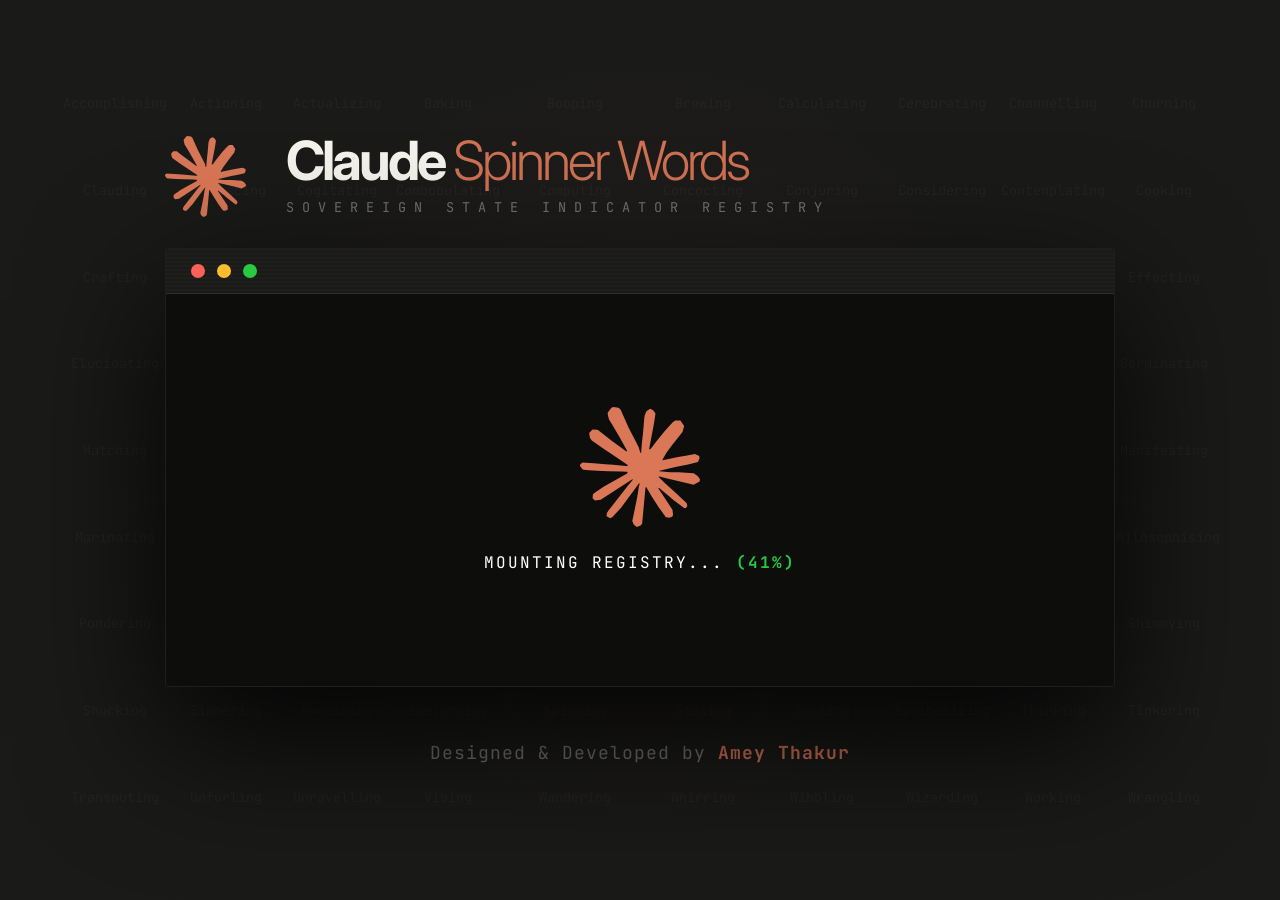
==== Source Code/index.html @ 157d76b6 "Claude Spinner Words" ====
<!DOCTYPE html>
<html lang="en">
<!--
    Filename: index.html
    Author: Amey Thakur
    GitHub: https://github.com/Amey-Thakur
    Repository: https://github.com/Amey-Thakur/CLAUDE-SPINNER-WORDS
    Release Date: 2026-03-26
    License: MIT

    Tech Stack: Granular CSS3, Vanilla JS (Modular Orchestration)

    Description: 
    Main page structure and asset orchestration for the Claude Thinking Simulator.
-->
<head>
    <meta charset="UTF-8">
    <meta name="viewport" content="width=device-width, initial-scale=1.0">
    <title>Claude Thinking Simulator | Amey Thakur</title>
    <link rel="icon" type="image/svg+xml" href="assets/favicon.svg">
    
    <!-- Asset loading: CSS stylesheets -->
    <link rel="stylesheet" href="css/base.css">
    <link rel="stylesheet" href="css/layout.css">
    <link rel="stylesheet" href="css/terminal.css">
    <link rel="stylesheet" href="css/simulation.css">
    <link rel="stylesheet" href="css/loader.css">

    <link rel="preconnect" href="https://fonts.googleapis.com">
    <link rel="preconnect" href="https://fonts.gstatic.com" crossorigin>
    <link href="https://fonts.googleapis.com/css2?family=JetBrains+Mono:wght@400;700&family=Inter:wght@400;700&display=swap" rel="stylesheet">
</head>
<body>
    <div class="glow-overlay"></div>

    <div class="background-grid">
        <span>Accomplishing</span><span>Actioning</span><span>Actualizing</span><span>Baking</span><span>Booping</span><span>Brewing</span><span>Calculating</span><span>Cerebrating</span><span>Channelling</span><span>Churning</span>
        <span>Clauding</span><span>Coalescing</span><span>Cogitating</span><span>Combobulating</span><span>Computing</span><span>Concocting</span><span>Conjuring</span><span>Considering</span><span>Contemplating</span><span>Cooking</span>
        <span>Crafting</span><span>Creating</span><span>Crunching</span><span>Deciphering</span><span>Deliberating</span><span>Determining</span><span>Discombobulating</span><span>Divining</span><span>Doing</span><span>Effecting</span>
        <span>Elucidating</span><span>Enchanting</span><span>Envisioning</span><span>Finagling</span><span>Flibbertigibbeting</span><span>Forging</span><span>Forming</span><span>Frolicking</span><span>Generating</span><span>Germinating</span>
        <span>Hatching</span><span>Herding</span><span>Honking</span><span>Hustling</span><span>Ideating</span><span>Imagining</span><span>Incubating</span><span>Inferring</span><span>Jiving</span><span>Manifesting</span>
        <span>Marinating</span><span>Meandering</span><span>Moseying</span><span>Mulling</span><span>Mustering</span><span>Musing</span><span>Noodling</span><span>Percolating</span><span>Perusing</span><span>Philosophising</span>
        <span>Pondering</span><span>Pontificating</span><span>Processing</span><span>Puttering</span><span>Puzzling</span><span>Reticulating</span><span>Ruminating</span><span>Scheming</span><span>Schlepping</span><span>Shimmying</span>
        <span>Shucking</span><span>Simmering</span><span>Smooshing</span><span>Spelunking</span><span>Spinning</span><span>Stewing</span><span>Sussing</span><span>Synthesizing</span><span>Thinking</span><span>Tinkering</span>
        <span>Transmuting</span><span>Unfurling</span><span>Unravelling</span><span>Vibing</span><span>Wandering</span><span>Whirring</span><span>Wibbling</span><span>Wizarding</span><span>Working</span><span>Wrangling</span>
    </div>

    <div class="main-wrapper">
        <header class="header-branding">
            <div class="branding-logo">
                <svg viewBox="0 0 24 24" xmlns="http://www.w3.org/2000/svg">
                    <path d="M4.709 15.955l4.72-2.647.08-.23-.08-.128H9.2l-.79-.048-2.698-.073-2.339-.097-2.266-.122-.571-.121L0 11.784l.055-.352.48-.321.686.06 1.52.103 2.278.158 1.652.097 2.449.255h.389l.055-.157-.134-.098-.103-.097-2.358-1.596-2.552-1.688-1.336-.972-.724-.491-.364-.462-.158-1.008.656-.722.881.06.225.061.893.686 1.908 1.476 2.491 1.833.365.304.145-.103.019-.073-.164-.274-1.355-2.446-1.446-2.49-.644-1.032-.17-.619a2.97 2.97 0 01-.104-.729L6.283.134 6.696 0l.996.134.42.364.62 1.414 1.002 2.229 1.555 3.03.456.898.243.832.091.255h.158V9.01l.128-1.706.237-2.095.23-2.695.08-.76.376-.91.747-.492.584.28.48.685-.067.444-.286 1.851-.559 2.903-.364 1.942h.212l.243-.242.985-1.306 1.652-2.064.73-.82.85-.904.547-.431h1.033l.76 1.129-.34 1.166-1.064 1.347-.881 1.142-1.264 1.7-.79 1.36.073.11.188-.02 2.856-.606 1.543-.28 1.841-.315.833.388.091.395-.328.807-1.969.486-2.309.462-3.439.813-.042.03.049.061 1.549.146.662.036h1.622l3.02.225.79.522.474.638-.079.485-1.215.62-1.64-.389-3.829-.91-1.312-.329h-.182v.11l1.093 1.068 2.006 1.81 2.509 2.33.127.578-.322.455-.34-.049-2.205-1.657-.851-.747-1.926-1.62h-.128v.17l.444.649 2.345 3.521.122 1.08-.17.353-.608.213-.668-.122-1.374-1.925-1.415-2.167-1.143-1.943-.14.08-.674 7.254-.316.37-.729.28-.607-.461-.322-.747.322-1.476.389-1.924.315-1.53.286-1.9.17-.632-.012-.042-.14.018-1.434 1.967-2.18 2.945-1.726 1.845-.414.164-.717-.37.067-.662.401-.589 2.388-3.036 1.44-1.882.93-1.086-.006-.158h-.055L4.132 18.56l-1.13.146-.487-.456.061-.746.231-.243 1.908-1.312-.006.006z" fill="#D97757" />
                </svg>
            </div>
            <div class="title-group">
                <h1 class="repo-title">Claude <span>Spinner Words</span></h1>
                <p class="tagline">Sovereign State Indicator Registry</p>
            </div>
        </header>

        <article class="terminal-window">
            <div class="terminal-header">
                <div class="dot red"></div><div class="dot yellow"></div><div class="dot green"></div>
            </div>
            
            <div class="terminal-body">
                <!-- Component: Terminal initialization loader -->
                <div id="terminal-boot-loader" class="terminal-loader">
                    <svg class="loader-logo" viewBox="0 0 24 24" xmlns="http://www.w3.org/2000/svg">
                        <path d="M4.709 15.955l4.72-2.647.08-.23-.08-.128H9.2l-.79-.048-2.698-.073-2.339-.097-2.266-.122-.571-.121L0 11.784l.055-.352.48-.321.686.06 1.52.103 2.278.158 1.652.097 2.449.255h.389l.055-.157-.134-.098-.103-.097-2.358-1.596-2.552-1.688-1.336-.972-.724-.491-.364-.462-.158-1.008.656-.722.881.06.225.061.893.686 1.908 1.476 2.491 1.833.365.304.145-.103.019-.073-.164-.274-1.355-2.446-1.446-2.49-.644-1.032-.17-.619a2.97 2.97 0 01-.104-.729L6.283.134 6.696 0l.996.134.42.364.62 1.414 1.002 2.229 1.555 3.03.456.898.243.832.091.255h.158V9.01l.128-1.706.237-2.095.23-2.695.08-.76.376-.91.747-.492.584.28.48.685-.067.444-.286 1.851-.559 2.903-.364 1.942h.212l.243-.242.985-1.306 1.652-2.064.73-.82.85-.904.547-.431h1.033l.76 1.129-.34 1.166-1.064 1.347-.881 1.142-1.264 1.7-.79 1.36.073.11.188-.02 2.856-.606 1.543-.28 1.841-.315.833.388.091.395-.328.807-1.969.486-2.309.462-3.439.813-.042.03.049.061 1.549.146.662.036h1.622l3.02.225.79.522.474.638-.079.485-1.215.62-1.64-.389-3.829-.91-1.312-.329h-.182v.11l1.093 1.068 2.006 1.81 2.509 2.33.127.578-.322.455-.34-.049-2.205-1.657-.851-.747-1.926-1.62h-.128v.17l.444.649 2.345 3.521.122 1.08-.17.353-.608.213-.668-.122-1.374-1.925-1.415-2.167-1.143-1.943-.14.08-.674 7.254-.316.37-.729.28-.607-.461-.322-.747.322-1.476.389-1.924.315-1.53.286-1.9.17-.632-.012-.042-.14.018-1.434 1.967-2.18 2.945-1.726 1.845-.414.164-.717-.37.067-.662.401-.589 2.388-3.036 1.44-1.882.93-1.086-.006-.158h-.055L4.132 18.56l-1.13.146-.487-.456.061-.746.231-.243 1.908-1.312-.006.006z" fill="#D97757" />
                    </svg>
                    <div id="boot-status" class="loader-status">BOOTING... (0%)</div>
                </div>

                <!-- Component: ASCII branding header -->
                <pre class="ascii-logo">
 ██████╗██╗      █████╗ ██╗   ██╗██████╗ ███████╗
██╔════╝██║     ██╔══██╗██║   ██║██╔══██╗██╔════╝
██║     ██║     ███████║██║   ██║██║  ██║█████╗  
██║     ██║     ██╔══██║██║   ██║██║  ██║██╔══╝  
╚██████╗███████╗██║  ██║╚██████╔╝██████╔╝███████╗
 ╚═════╝╚══════╝╚═╝  ╚═╝ ╚═════╝ ╚═════╝ ╚══════╝</pre>

                <div class="cli-prompt">
                    <span class="prompt">></span> <span class="command">claude</span> "Initiate the Flibbertigibbet Booping sequence."
                </div>

                <div class="simulation-container">
                    <svg class="claude-spinner-root" viewBox="0 0 24 24" xmlns="http://www.w3.org/2000/svg">
                        <path d="M4.709 15.955l4.72-2.647.08-.23-.08-.128H9.2l-.79-.048-2.698-.073-2.339-.097-2.266-.122-.571-.121L0 11.784l.055-.352.48-.321.686.06 1.52.103 2.278.158 1.652.097 2.449.255h.389l.055-.157-.134-.098-.103-.097-2.358-1.596-2.552-1.688-1.336-.972-.724-.491-.364-.462-.158-1.008.656-.722.881.06.225.061.893.686 1.908 1.476 2.491 1.833.365.304.145-.103.019-.073-.164-.274-1.355-2.446-1.446-2.49-.644-1.032-.17-.619a2.97 2.97 0 01-.104-.729L6.283.134 6.696 0l.996.134.42.364.62 1.414 1.002 2.229 1.555 3.03.456.898.243.832.091.255h.158V9.01l.128-1.706.237-2.095.23-2.695.08-.76.376-.91.747-.492.584.28.48.685-.067.444-.286 1.851-.559 2.903-.364 1.942h.212l.243-.242.985-1.306 1.652-2.064.73-.82.85-.904.547-.431h1.033l.76 1.129-.34 1.166-1.064 1.347-.881 1.142-1.264 1.7-.79 1.36.073.11.188-.02 2.856-.606 1.543-.28 1.841-.315.833.388.091.395-.328.807-1.969.486-2.309.462-3.439.813-.042.03.049.061 1.549.146.662.036h1.622l3.02.225.79.522.474.638-.079.485-1.215.62-1.64-.389-3.829-.91-1.312-.329h-.182v.11l1.093 1.068 2.006 1.81 2.509 2.33.127.578-.322.455-.34-.049-2.205-1.657-.851-.747-1.926-1.62h-.128v.17l.444.649 2.345 3.521.122 1.08-.17.353-.608.213-.668-.122-1.374-1.925-1.415-2.167-1.143-1.943-.14.08-.674 7.254-.316.37-.729.28-.607-.461-.322-.747.322-1.476.389-1.924.315-1.53.286-1.9.17-.632-.012-.042-.14.018-1.434 1.967-2.18 2.945-1.726 1.845-.414.164-.717-.37.067-.662.401-.589 2.388-3.036 1.44-1.882.93-1.086-.006-.158h-.055L4.132 18.56l-1.13.146-.487-.456.061-.746.231-.243 1.908-1.312-.006.006z" />
                    </svg>
                    
                    <div id="feedback-group" class="feedback-line">
                        <span id="verb-text" class="verb-text" style="color: #FFF;">Booping</span>
                        <span id="dots" class="dots">...</span>
                        <div class="cursor"></div>
                    </div>
                </div>
            </div>
        </article>

        <footer>
            <p>Designed & Developed by <a href="https://github.com/Amey-Thakur">Amey Thakur</a></p>
        </footer>
    </div>

    <!-- Asset loading: JavaScript modules -->
    <script src="js/verbs.js"></script>
    <script src="js/engine.js"></script>
    <script src="js/loader.js"></script>
    <script src="js/signature.js"></script>
    <script src="js/app.js"></script>
</body>
</html>
---- Source Code/css/base.css ----
/**
 * Filename: base.css
 * Author: Amey Thakur
 * GitHub: https://github.com/Amey-Thakur
 * Repository: https://github.com/Amey-Thakur/CLAUDE-SPINNER-WORDS
 * Release Date: 2026-03-26
 * License: MIT
 *
 * Tech Stack: Vanilla CSS3
 *
 * Description: 
 * Configuration tokens and foundational styles for the Claude Spinner Words registry.
 */

:root {
    --bg-color: #1A1A19;
    --text-primary: #F4F3EE;
    --accent-color: #D97757;
    --text-secondary: rgba(244, 243, 238, 0.4);
    --code-bg: #0D0D0C;
    --border-color: rgba(244, 243, 238, 0.08);
    --terminal-green: #27c93f;
    --terminal-amber: #ffbd2e;
    --terminal-red: #ff5f56;
}

* {
    margin: 0;
    padding: 0;
    box-sizing: border-box;
}

body {
    background-color: var(--bg-color);
    color: var(--text-primary);
    font-family: 'JetBrains Mono', monospace;
    height: 100vh;
    display: flex;
    flex-direction: column;
    justify-content: center;
    align-items: center;
    overflow: hidden;
    position: relative;
    padding: 3vh 40px;
    -webkit-font-smoothing: antialiased;
}

.glow-overlay {
    position: absolute;
    top: 50%; left: 50%; width: 100%; max-width: 800px; height: 100%; max-height: 800px;
    background: radial-gradient(circle, rgba(217, 119, 87, 0.05) 0%, transparent 70%);
    transform: translate(-50%, -50%);
    z-index: 2;
    pointer-events: none;
}

.background-grid {
    position: absolute;
    top: 0; left: 0; width: 100%; height: 100%;
    display: grid;
    grid-template-columns: repeat(10, 1fr);
    justify-items: center; align-items: center;
    padding: 60px;
    font-size: clamp(10px, 1.5vh, 18px);
    color: rgba(244, 243, 238, 0.04);
    pointer-events: none;
    z-index: 0;
}
---- Source Code/css/layout.css ----
/**
 * Filename: layout.css
 * Author: Amey Thakur
 * GitHub: https://github.com/Amey-Thakur
 * Repository: https://github.com/Amey-Thakur/CLAUDE-SPINNER-WORDS
 * Release Date: 2026-03-26
 * License: MIT
 *
 * Tech Stack: CSS3 Flexbox/Grid
 *
 * Description: 
 * Branded layout architecture and viewport positioning for the simulator workspace.
 */

.main-wrapper {
    display: flex;
    flex-direction: column;
    align-items: center;
    gap: 2vh;
    z-index: 10;
    width: 100%;
    max-width: 950px;
}

.header-branding {
    width: 100%;
    display: flex;
    align-items: center;
    gap: 40px;
    justify-content: flex-start;
    margin-bottom: 1.5vh;
}

.branding-logo {
    width: clamp(70px, 9vh, 110px);
    height: clamp(70px, 9vh, 110px);
    flex-shrink: 0;
}
.branding-logo svg path { fill: var(--accent-color); }

.title-group { text-align: left; }

.repo-title {
    font-family: 'Inter', sans-serif;
    font-size: clamp(38px, 6vh, 76px);
    font-weight: 700;
    margin: 0;
    letter-spacing: -3px;
    color: var(--text-primary);
    line-height: 0.9;
}
.repo-title span { font-weight: 300; color: var(--accent-color); opacity: 0.95; }

.tagline {
    font-family: 'JetBrains Mono', monospace;
    font-size: clamp(12px, 1.5vh, 18px);
    text-transform: uppercase;
    letter-spacing: 8px;
    color: var(--text-secondary);
    margin: 12px 0 0 0;
}

footer {
    margin-top: 4vh;
    text-align: center;
    font-size: clamp(16px, 2vh, 22px);
    font-weight: 400;
    color: rgba(255, 255, 255, 0.4);
    letter-spacing: 1px;
}
footer a {
    color: var(--accent-color);
    text-decoration: none;
    font-weight: 700;
}
---- Source Code/css/terminal.css ----
/**
 * Filename: terminal.css
 * Author: Amey Thakur
 * GitHub: https://github.com/Amey-Thakur
 * Repository: https://github.com/Amey-Thakur/CLAUDE-SPINNER-WORDS
 * Release Date: 2026-03-26
 * License: MIT
 *
 * Tech Stack: Vanilla CSS3
 *
 * Description: 
 * Terminal UI components, command-line interface logs, and technical scanline effects.
 */

.terminal-window {
    width: 100%;
    background-color: var(--code-bg);
    border: 1px solid var(--border-color);
    border-radius: 4px;
    box-shadow: 0 50px 140px rgba(0, 0, 0, 0.9);
    position: relative;
    overflow: hidden;
}

.terminal-header {
    background: #1A1A19;
    display: flex;
    gap: 12px;
    padding: 15px 25px;
    border-bottom: 1px solid var(--border-color);
}

.dot { width: 14px; height: 14px; border-radius: 50%; }
.dot.red { background-color: var(--terminal-red); }
.dot.yellow { background-color: var(--terminal-amber); }
.dot.green { background-color: var(--terminal-green); }

.terminal-body {
    padding: clamp(30px, 4.5vh, 65px);
    display: flex;
    flex-direction: column;
    gap: 2.5vh;
    position: relative;
}

.ascii-logo {
    color: var(--accent-color);
    font-size: clamp(12px, 1.5vh, 22px);
    line-height: 1.1;
    white-space: pre;
    opacity: 0.9;
    filter: drop-shadow(0 0 15px rgba(217, 119, 87, 0.3));
}

.cli-prompt {
    font-size: clamp(18px, 2.2vh, 28px);
    margin-bottom: 1.5vh;
}
.cli-prompt .prompt { color: var(--terminal-green); font-weight: 700; margin-right: 12px;}
.cli-prompt .command { color: rgba(255, 255, 255, 0.4); }

.terminal-window::before {
    content: " ";
    display: block;
    position: absolute;
    top: 0; left: 0; bottom: 0; right: 0;
    background: linear-gradient(rgba(255, 255, 255, 0.015) 50%, transparent 50%);
    background-size: 100% 4px;
    z-index: 10;
    pointer-events: none;
}
---- Source Code/css/simulation.css ----
/**
 * Filename: simulation.css
 * Author: Amey Thakur
 * GitHub: https://github.com/Amey-Thakur
 * Repository: https://github.com/Amey-Thakur/CLAUDE-SPINNER-WORDS
 * Release Date: 2026-03-26
 * License: MIT
 *
 * Tech Stack: CSS3 Animations
 *
 * Description: 
 * Visual simulation components, including the starburst spinner, typewriter verbs, and cursor animations.
 */

.simulation-container {
    padding: 3.5vh 0;
    display: flex;
    flex-direction: row;
    align-items: center;
    gap: 35px;
    background: rgba(255, 255, 255, 0.015);
    border: 1px dashed rgba(255, 255, 255, 0.04);
}

.claude-spinner-root {
    width: clamp(58px, 8vh, 92px);
    height: clamp(58px, 8vh, 92px);
    animation: claudeSyncPulse 2.4s infinite ease-in-out;
}
.claude-spinner-root path { fill: var(--accent-color); }

@keyframes claudeSyncPulse {
    0% { transform: scale(1); opacity: 1; }
    50% { transform: scale(0.85); opacity: 0.8; }
    100% { transform: scale(1); opacity: 1; }
}

.feedback-line {
    display: flex;
    justify-content: center;
    align-items: center;
    min-height: 60px;
}

.verb-text {
    font-size: clamp(30px, 4.8vh, 62px);
    font-weight: 400;
    color: #FFF;
    letter-spacing: -1.5px;
    line-height: 1;
}

.dots {
    font-size: clamp(30px, 4.8vh, 62px);
    color: var(--text-secondary);
}

.cursor {
    width: 3px;
    height: clamp(30px, 4.8vh, 62px);
    background-color: var(--accent-color);
    margin-left: 10px;
    animation: blink 1s infinite step-end;
}

@keyframes blink {
    from, to { opacity: 1; }
    50% { opacity: 0; }
}
---- Source Code/css/loader.css ----
/**
 * Filename: loader.css
 * Author: Amey Thakur
 * GitHub: https://github.com/Amey-Thakur
 * Repository: https://github.com/Amey-Thakur/CLAUDE-SPINNER-WORDS
 * Release Date: 2026-03-26
 * License: MIT
 *
 * Tech Stack: CSS3 Transitions
 *
 * Description: 
 * Preliminary terminal loading sequence and technical status animations.
 */

.terminal-loader {
    position: absolute;
    top: 0; left: 0; width: 100%; height: 100%;
    background: var(--code-bg);
    z-index: 100;
    display: flex;
    flex-direction: column;
    justify-content: center;
    align-items: center;
    gap: 25px;
    opacity: 1;
    transition: opacity 0.6s ease-out, visibility 0.6s;
    pointer-events: none;
}

.terminal-loader.hidden {
    opacity: 0;
    visibility: hidden;
}

.loader-logo {
    width: 120px;
    height: 120px;
    animation: loaderRotate 2.5s infinite linear;
}

@keyframes loaderRotate {
    from { transform: rotate(0deg); }
    to { transform: rotate(360deg); }
}

.loader-status {
    font-family: 'JetBrains Mono', monospace;
    font-size: 16px;
    color: #FFFFFF;
    letter-spacing: 2px;
    text-transform: uppercase;
}

.loader-percent {
    color: #27c93f; /* Terminal Green synchronization */
    font-weight: 700;
}
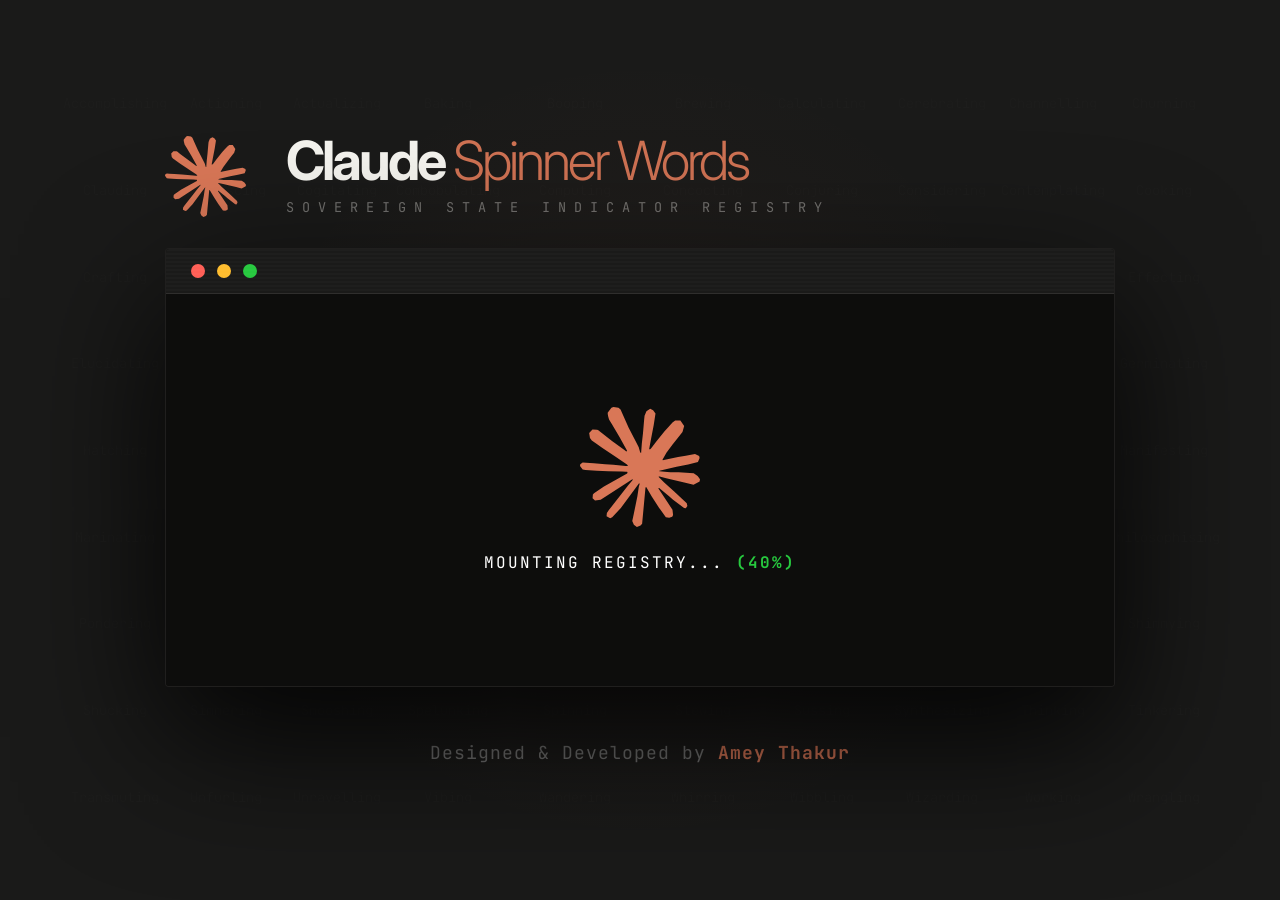
==== commit 75c6d23d: "Claude Spinner Words" ====
--- a/Source Code/index.html
+++ b/Source Code/index.html
@@ -17,7 +17,7 @@
     <meta charset="UTF-8">
     <meta name="viewport" content="width=device-width, initial-scale=1.0">
     <title>Claude Thinking Simulator | Amey Thakur</title>
-    <link rel="icon" type="image/svg+xml" href="assets/favicon.svg">
+    <link rel="icon" type="image/svg+xml" href="../docs/favicon.svg">
     
     <!-- Asset loading: CSS stylesheets -->
     <link rel="stylesheet" href="css/base.css">
--- a/Source Code/css/base.css
+++ b/Source Code/css/base.css
@@ -62,7 +62,7 @@
     justify-items: center; align-items: center;
     padding: 60px;
     font-size: clamp(10px, 1.5vh, 18px);
-    color: rgba(244, 243, 238, 0.04);
+    color: rgba(244, 243, 238, 0.015);
     pointer-events: none;
     z-index: 0;
 }
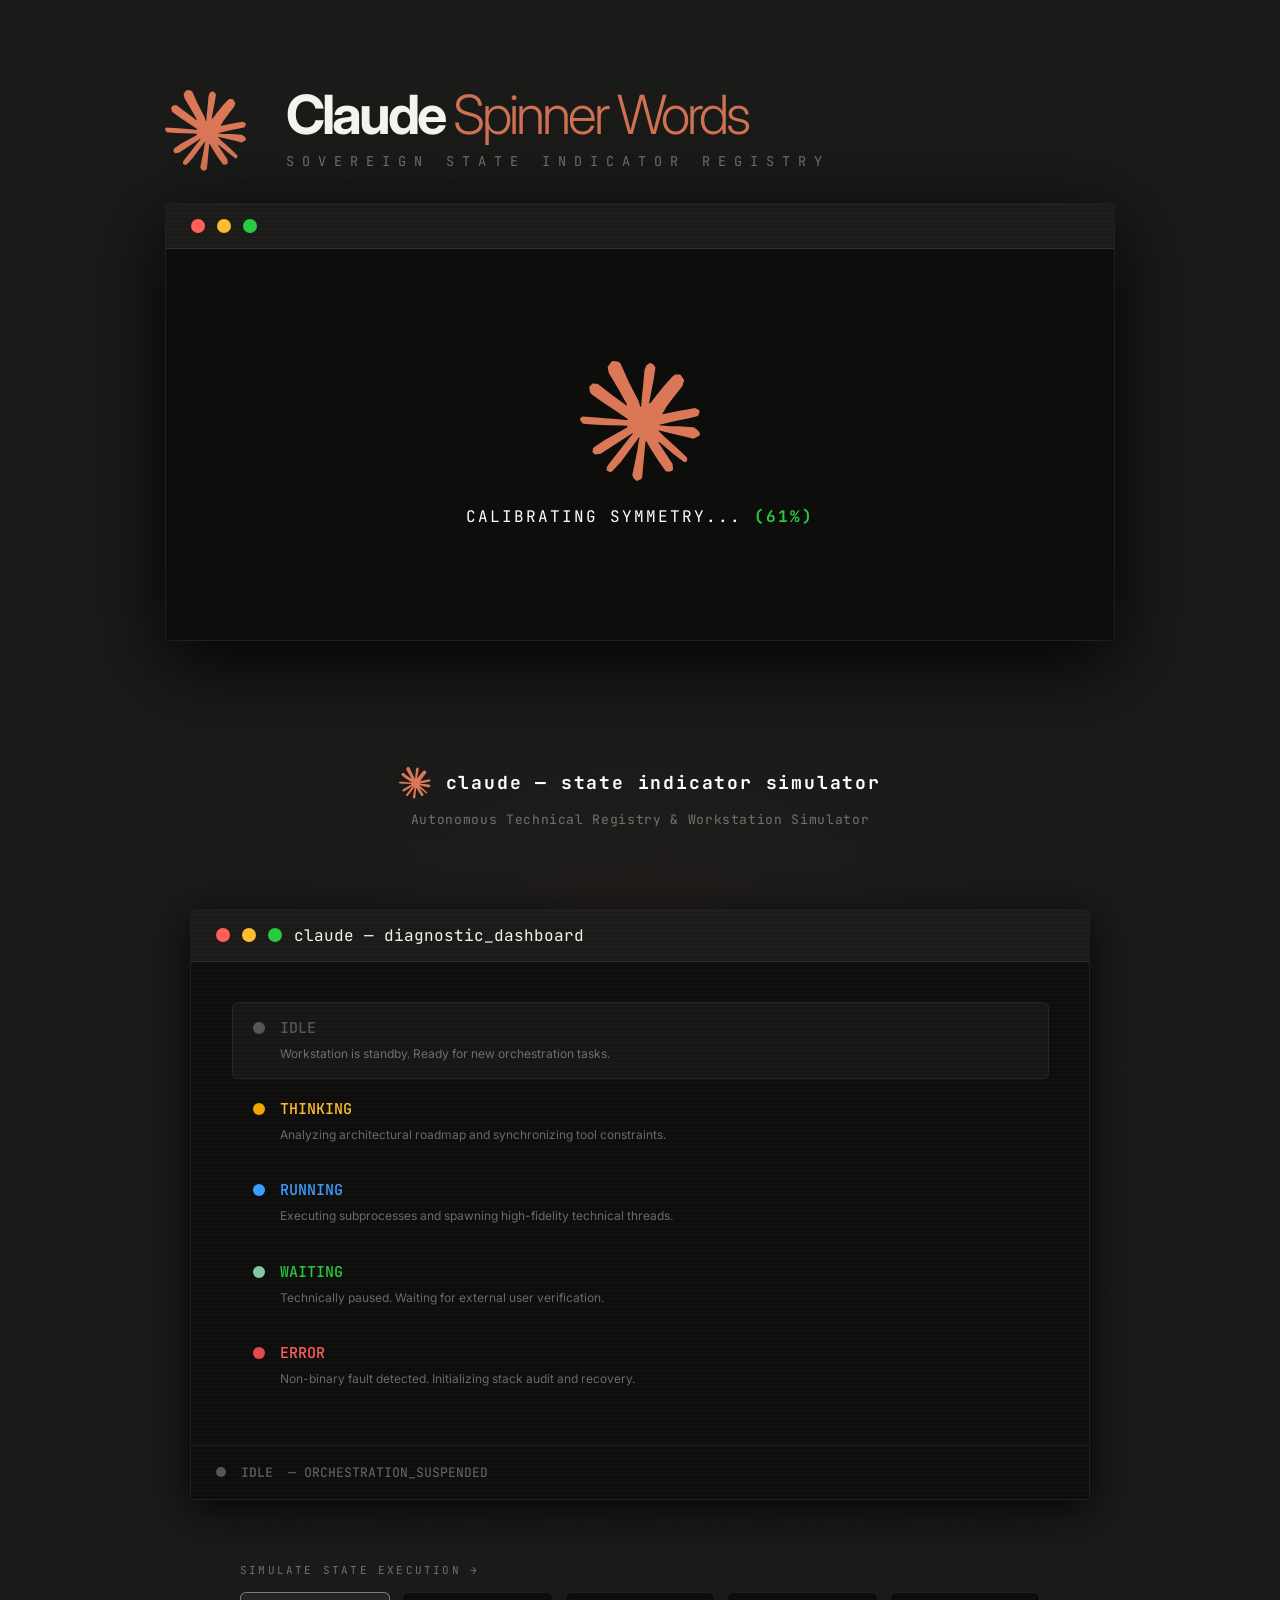
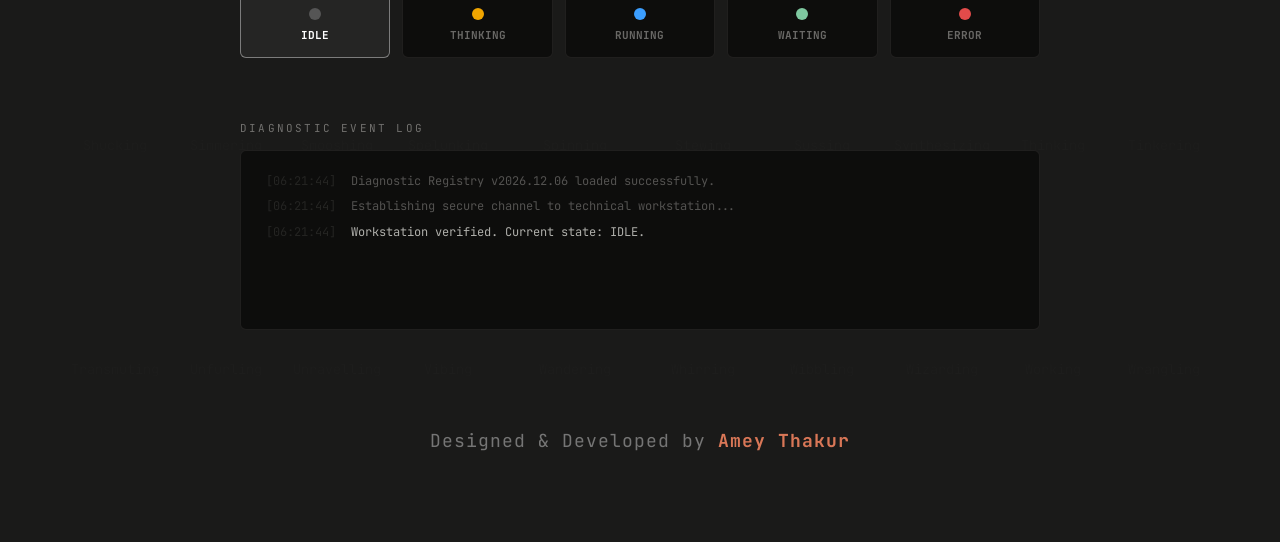
==== commit 226728c6: "Claude Spinner Words" ====
--- a/Source Code/index.html
+++ b/Source Code/index.html
@@ -17,7 +17,7 @@
     <meta charset="UTF-8">
     <meta name="viewport" content="width=device-width, initial-scale=1.0">
     <title>Claude Thinking Simulator | Amey Thakur</title>
-    <link rel="icon" type="image/svg+xml" href="../docs/favicon.svg">
+    <link rel="icon" type="image/svg+xml" href="assets/favicon.svg">
     
     <!-- Asset loading: CSS stylesheets -->
     <link rel="stylesheet" href="css/base.css">
@@ -25,6 +25,7 @@
     <link rel="stylesheet" href="css/terminal.css">
     <link rel="stylesheet" href="css/simulation.css">
     <link rel="stylesheet" href="css/loader.css">
+    <link rel="stylesheet" href="css/state_sim.css">
 
     <link rel="preconnect" href="https://fonts.googleapis.com">
     <link rel="preconnect" href="https://fonts.gstatic.com" crossorigin>
@@ -74,12 +75,12 @@
 
                 <!-- Component: ASCII branding header -->
                 <pre class="ascii-logo">
- ██████╗██╗      █████╗ ██╗   ██╗██████╗ ███████╗
-██╔════╝██║     ██╔══██╗██║   ██║██╔══██╗██╔════╝
-██║     ██║     ███████║██║   ██║██║  ██║█████╗  
-██║     ██║     ██╔══██║██║   ██║██║  ██║██╔══╝  
-╚██████╗███████╗██║  ██║╚██████╔╝██████╔╝███████╗
- ╚═════╝╚══════╝╚═╝  ╚═╝ ╚═════╝ ╚═════╝ ╚══════╝</pre>
+  ██████╗██╗      █████╗ ██╗   ██╗██████╗ ███████╗
+ ██╔════╝██║     ██╔══██╗██║   ██║██╔══██╗██╔════╝
+ ██║     ██║     ███████║██║   ██║██║  ██║█████╗  
+ ██║     ██║     ██╔══██║██║   ██║██║  ██║██╔══╝  
+ ╚██████╗███████╗██║  ██║╚██████╔╝██████╔╝███████╗
+  ╚═════╝╚══════╝╚═╝  ╚═╝ ╚═════╝ ╚═════╝ ╚══════╝</pre>
 
                 <div class="cli-prompt">
                     <span class="prompt">></span> <span class="command">claude</span> "Initiate the Flibbertigibbet Booping sequence."
@@ -99,6 +100,107 @@
             </div>
         </article>
 
+        <section class="diagnostic-module">
+        <section class="diagnostic-module">
+            <header class="diag-header">
+                <h2>
+                    <svg class="diag-logo" viewBox="0 0 24 24" xmlns="http://www.w3.org/2000/svg">
+                        <path d="M4.709 15.955l4.72-2.647.08-.23-.08-.128H9.2l-.79-.048-2.698-.073-2.339-.097-2.266-.122-.571-.121L0 11.784l.055-.352.48-.321.686.06 1.52.103 2.278.158 1.652.097 2.449.255h.389l.055-.157-.134-.098-.103-.097-2.358-1.596-2.552-1.688-1.336-.972-.724-.491-.364-.462-.158-1.008.656-.722.881.06.225.061.893.686 1.908 1.476 2.491 1.833.365.304.145-.103.019-.073-.164-.274-1.355-2.446-1.446-2.49-.644-1.032-.17-.619a2.97 2.97 0 01-.104-.729L6.283.134 6.696 0l.996.134.42.364.62 1.414 1.002 2.229 1.555 3.03.456.898.243.832.091.255h.158V9.01l.128-1.706.237-2.095.23-2.695.08-.76.376-.91.747-.492.584.28.48.685-.067.444-.286 1.851-.559 2.903-.364 1.942h.212l.243-.242.985-1.306 1.652-2.064.73-.82.85-.904.547-.431h1.033l.76 1.129-.34 1.166-1.064 1.347-.881 1.142-1.264 1.7-.79 1.36.073.11.188-.02 2.856-.606 1.543-.28 1.841-.315.833.388.091.395-.328.807-1.969.486-2.309.462-3.439.813-.042.03.049.061 1.549.146.662.036h1.622l3.02.225.79.522.474.638-.079.485-1.215.62-1.64-.389-3.829-.91-1.312-.329h-.182v.11l1.093 1.068 2.006 1.81 2.509 2.33.127.578-.322.455-.34-.049-2.205-1.657-.851-.747-1.926-1.62h-.128v.17l.444.649 2.345 3.521.122 1.08-.17.353-.608.213-.668-.122-1.374-1.925-1.415-2.167-1.143-1.943-.14.08-.674 7.254-.316.37-.729.28-.607-.461-.322-.747.322-1.476.389-1.924.315-1.53.286-1.9.17-.632-.012-.042-.14.018-1.434 1.967-2.18 2.945-1.726 1.845-.414.164-.717-.37.067-.662.401-.589 2.388-3.036 1.44-1.882.93-1.086-.006-.158h-.055L4.132 18.56l-1.13.146-.487-.456.061-.746.231-.243 1.908-1.312-.006.006z" fill="currentColor" />
+                    </svg>
+                    claude — state indicator simulator
+                </h2>
+                <p>Autonomous Technical Registry & Workstation Simulator</p>
+            </header>
+
+            <article class="diag-terminal">
+                <div class="titlebar">
+                    <div class="dot red"></div><div class="dot yellow"></div><div class="dot green"></div>
+                    <span class="titlebar-label">claude — diagnostic_dashboard</span>
+                </div>
+
+                <div class="diag-body">
+                    <div class="state-index">
+                        <div class="state-entry is-active" id="entry-idle" onclick="setDiagnosticState('idle')">
+                            <div class="state-entry-top">
+                                <div class="indicator-dot dot-idle"></div>
+                                <span class="indicator-label" style="color:#555">IDLE</span>
+                            </div>
+                            <div class="indicator-description">Workstation is standby. Ready for new orchestration tasks.</div>
+                        </div>
+
+                        <div class="state-entry" id="entry-thinking" onclick="setDiagnosticState('thinking')">
+                            <div class="state-entry-top">
+                                <div class="indicator-dot dot-think"></div>
+                                <span class="indicator-label" style="color:var(--terminal-amber)">THINKING</span>
+                            </div>
+                            <div class="indicator-description">Analyzing architectural roadmap and synchronizing tool constraints.</div>
+                        </div>
+
+                        <div class="state-entry" id="entry-running" onclick="setDiagnosticState('running')">
+                            <div class="state-entry-top">
+                                <div class="indicator-dot dot-run"></div>
+                                <span class="indicator-label" style="color:#3b9eff">RUNNING</span>
+                            </div>
+                            <div class="indicator-description">Executing subprocesses and spawning high-fidelity technical threads.</div>
+                        </div>
+
+                        <div class="state-entry" id="entry-waiting" onclick="setDiagnosticState('waiting')">
+                            <div class="state-entry-top">
+                                <div class="indicator-dot dot-wait"></div>
+                                <span class="indicator-label" style="color:var(--terminal-green)">WAITING</span>
+                            </div>
+                            <div class="indicator-description">Technically paused. Waiting for external user verification.</div>
+                        </div>
+
+                        <div class="state-entry" id="entry-error" onclick="setDiagnosticState('error')">
+                            <div class="state-entry-top">
+                                <div class="indicator-dot dot-error"></div>
+                                <span class="indicator-label" style="color:var(--terminal-red)">ERROR</span>
+                            </div>
+                            <div class="indicator-description">Non-binary fault detected. Initializing stack audit and recovery.</div>
+                        </div>
+                    </div>
+                </div>
+
+                <div class="diag-hud">
+                    <div class="hud-dot dot-idle" id="hud-status-dot"></div>
+                    <span class="hud-label" id="hud-status-label" style="color:#555">IDLE</span>
+                    <span class="hud-sub" id="hud-status-sub">— ORCHESTRATION_SUSPENDED</span>
+                </div>
+            </article>
+
+            <div class="control-hub">
+                <div class="control-label">Simulate State Execution →</div>
+                <div class="control-grid">
+                    <button class="control-btn is-selected" id="btn-idle" onclick="setDiagnosticState('idle')">
+                        <div class="indicator-dot dot-idle"></div>
+                        IDLE
+                    </button>
+                    <button class="control-btn" id="btn-thinking" onclick="setDiagnosticState('thinking')">
+                        <div class="indicator-dot dot-think"></div>
+                        THINKING
+                    </button>
+                    <button class="control-btn" id="btn-running" onclick="setDiagnosticState('running')">
+                        <div class="indicator-dot dot-run"></div>
+                        RUNNING
+                    </button>
+                    <button class="control-btn" id="btn-waiting" onclick="setDiagnosticState('waiting')">
+                        <div class="indicator-dot dot-wait"></div>
+                        WAITING
+                    </button>
+                    <button class="control-btn" id="btn-error" onclick="setDiagnosticState('error')">
+                        <div class="indicator-dot dot-error"></div>
+                        ERROR
+                    </button>
+                </div>
+            </div>
+
+            <div class="event-log-container">
+                <div class="control-label">Diagnostic Event Log</div>
+                <div class="event-log" id="diag-log-body"></div>
+            </div>
+        </section>
+
         <footer>
             <p>Designed & Developed by <a href="https://github.com/Amey-Thakur">Amey Thakur</a></p>
         </footer>
@@ -109,6 +211,7 @@
     <script src="js/engine.js"></script>
     <script src="js/loader.js"></script>
     <script src="js/signature.js"></script>
+    <script src="js/state_sim.js"></script>
     <script src="js/app.js"></script>
 </body>
 </html>
--- a/Source Code/css/base.css
+++ b/Source Code/css/base.css
@@ -34,14 +34,14 @@
     background-color: var(--bg-color);
     color: var(--text-primary);
     font-family: 'JetBrains Mono', monospace;
-    height: 100vh;
+    min-height: 100vh;
     display: flex;
     flex-direction: column;
-    justify-content: center;
     align-items: center;
-    overflow: hidden;
+    overflow-y: auto;
+    overflow-x: hidden;
     position: relative;
-    padding: 3vh 40px;
+    padding: 10vh 40px;
     -webkit-font-smoothing: antialiased;
 }
 
--- a/Source Code/css/terminal.css
+++ b/Source Code/css/terminal.css
@@ -17,7 +17,7 @@
     background-color: var(--code-bg);
     border: 1px solid var(--border-color);
     border-radius: 4px;
-    box-shadow: 0 50px 140px rgba(0, 0, 0, 0.9);
+    box-shadow: 0 20px 80px rgba(0, 0, 0, 0.9);
     position: relative;
     overflow: hidden;
 }
--- a/Source Code/css/state_sim.css
+++ b/Source Code/css/state_sim.css
@@ -0,0 +1,272 @@
+/**
+ * Filename: state_sim.css
+ * Author: Amey Thakur
+ * GitHub: https://github.com/Amey-Thakur
+ * Repository: https://github.com/Amey-Thakur/CLAUDE-SPINNER-WORDS
+ * Release Date: 2026-03-26
+ * License: MIT
+ */
+
+.diagnostic-module {
+    width: 100%;
+    max-width: 900px;
+    margin-top: 6vh; /* Optimized spacing to clear primary terminal shadow */
+    display: flex;
+    flex-direction: column;
+    align-items: center;
+    gap: 7vh;
+    animation: diagSlideUp 1.2s cubic-bezier(0.16, 1, 0.3, 1);
+    position: relative;
+    z-index: 5;
+}
+
+@keyframes diagSlideUp {
+    from { opacity: 0; transform: translateY(60px) scale(0.98); }
+    to { opacity: 1; transform: translateY(0) scale(1); }
+}
+
+.diag-header {
+    text-align: center;
+    margin-bottom: 2vh;
+}
+
+.diag-header h2 {
+    display: flex;
+    align-items: center;
+    justify-content: center;
+    gap: 15px;
+    font-size: clamp(16px, 2vh, 24px);
+    text-transform: lowercase;
+    letter-spacing: 0.1em;
+    color: #FFF;
+    font-weight: 700;
+}
+
+.diag-logo {
+    width: clamp(24px, 3.5vh, 40px);
+    height: auto;
+    color: var(--accent-color);
+}
+
+.diag-header p {
+    font-size: 13px;
+    color: var(--text-secondary);
+    margin-top: 12px;
+    letter-spacing: 0.05em;
+}
+
+/* ── Diagnostic Terminal ── */
+.diag-terminal {
+    width: 100%;
+    background-color: var(--code-bg);
+    border: 1px solid var(--border-color);
+    border-radius: 4px;
+    box-shadow: 0 10px 40px rgba(0, 0, 0, 0.8);
+    position: relative;
+    overflow: hidden;
+}
+
+.diag-terminal::before {
+    content: " ";
+    display: block;
+    position: absolute;
+    top: 0; left: 0; bottom: 0; right: 0;
+    background: linear-gradient(rgba(255, 255, 255, 0.01) 50%, transparent 50%);
+    background-size: 100% 4px;
+    z-index: 10;
+    pointer-events: none;
+}
+
+.diag-terminal .titlebar {
+    background: #1A1A19;
+    padding: 15px 25px;
+    display: flex;
+    align-items: center;
+    gap: 12px;
+    border-bottom: 1px solid var(--border-color);
+}
+
+.diag-body {
+    padding: clamp(30px, 4.5vh, 60px);
+    min-height: 300px;
+}
+
+/* ── State List ── */
+.state-index {
+    display: flex;
+    flex-direction: column;
+    gap: 4px;
+}
+
+.state-entry {
+    padding: 15px 20px;
+    border: 1px solid transparent;
+    border-radius: 6px;
+    cursor: pointer;
+    transition: all 0.3s ease;
+}
+
+.state-entry:hover {
+    background: rgba(255, 255, 255, 0.02);
+}
+
+.state-entry.is-active {
+    background: rgba(255, 255, 255, 0.04);
+    border-color: rgba(255, 255, 255, 0.06);
+}
+
+.state-entry-top {
+    display: flex;
+    align-items: center;
+    gap: 15px;
+}
+
+.indicator-dot {
+    width: 12px;
+    height: 12px;
+    border-radius: 50%;
+}
+
+.indicator-label {
+    font-size: 15px;
+    font-weight: 500;
+}
+
+.indicator-description {
+    font-family: 'Inter', sans-serif;
+    font-size: 12px;
+    color: var(--text-secondary);
+    margin-left: 27px;
+    margin-top: 6px;
+    line-height: 1.6;
+}
+
+/* ── Status HUD (Footer of terminal) ── */
+.diag-hud {
+    border-top: 1px solid var(--border-color);
+    padding: 18px 25px;
+    display: flex;
+    align-items: center;
+    gap: 15px;
+    background: #0D0D0C;
+    font-size: 13px;
+}
+
+.hud-dot { width: 10px; height: 10px; border-radius: 50%; }
+.hud-label { font-weight: 700; }
+.hud-sub { color: var(--text-secondary); }
+
+/* ── Controls ── */
+.control-hub {
+    width: 100%;
+    max-width: 800px;
+}
+
+.control-label {
+    font-size: 11px;
+    text-transform: uppercase;
+    color: var(--text-secondary);
+    margin-bottom: 15px;
+    letter-spacing: 0.2em;
+}
+
+.control-grid {
+    display: grid;
+    grid-template-columns: repeat(5, 1fr);
+    gap: 12px;
+}
+
+.control-btn {
+    background: var(--code-bg);
+    border: 1px solid var(--border-color);
+    padding: 15px 10px;
+    border-radius: 6px;
+    color: var(--text-secondary);
+    font-family: 'JetBrains Mono', monospace;
+    font-size: 11px;
+    font-weight: 700;
+    cursor: pointer;
+    transition: all 0.2s cubic-bezier(0.4, 0, 0.2, 1);
+    display: flex;
+    flex-direction: column;
+    align-items: center;
+    gap: 8px;
+}
+
+.control-btn:hover {
+    color: var(--text-primary);
+    border-color: rgba(255, 255, 255, 0.2);
+    transform: translateY(-2px);
+}
+
+.control-btn.is-selected {
+    border-color: rgba(255, 255, 255, 0.4);
+    color: #FFF;
+    background: rgba(255, 255, 255, 0.05);
+}
+
+/* ── Event Log ── */
+.event-log-container {
+    width: 100%;
+    max-width: 800px;
+}
+
+.event-log {
+    background: var(--code-bg);
+    border: 1px solid var(--border-color);
+    border-radius: 6px;
+    padding: 20px 25px;
+    height: 180px;
+    overflow-y: auto;
+    font-size: 12px;
+    color: rgba(244, 243, 238, 0.4);
+    line-height: 1.8;
+}
+
+.log-row { margin-bottom: 4px; display: flex; gap: 15px; }
+.log-time { color: rgba(244, 243, 238, 0.1); flex-shrink: 0; font-family: 'JetBrains Mono', monospace; }
+.log-body { color: rgba(244, 243, 238, 0.3); }
+.log-body.highlight { color: rgba(244, 243, 238, 0.7); }
+
+/* Canonical Simulator Colors */
+.dot-idle  { background: #555; }
+.dot-think { background: #f0a500; animation: pulseDiag 1.2s ease-in-out infinite; }
+.dot-run   { background: #3b9eff; animation: pulseDiag 0.5s ease-in-out infinite; }
+.dot-wait  { background: #7ec8a0; }
+.dot-error { background: #e24b4a; animation: blinkDiag 1s step-end infinite; }
+
+@keyframes pulseDiag { 0%, 100% { opacity: 1; } 50% { opacity: 0.3; } }
+@keyframes blinkDiag { 0%, 100% { opacity: 1; } 50% { opacity: 0.1; } }
+
+@media (max-width: 600px) {
+    .control-grid { grid-template-columns: repeat(3, 1fr); }
+}
+
+/* ── Custom Scrollbar Orchestration ── */
+::-webkit-scrollbar {
+    width: 8px;
+}
+
+::-webkit-scrollbar-track {
+    background: var(--bg-color);
+}
+
+::-webkit-scrollbar-thumb {
+    background: rgba(244, 243, 238, 0.05);
+    border-radius: 4px;
+    border: 2px solid var(--bg-color);
+}
+
+::-webkit-scrollbar-thumb:hover {
+    background: rgba(244, 243, 238, 0.1);
+}
+
+.event-log::-webkit-scrollbar-track {
+    background: #0D0D0C;
+    border-radius: 0 4px 4px 0;
+}
+
+.event-log::-webkit-scrollbar-thumb {
+    background: rgba(244, 243, 238, 0.08);
+    border: 2px solid #0D0D0C;
+}
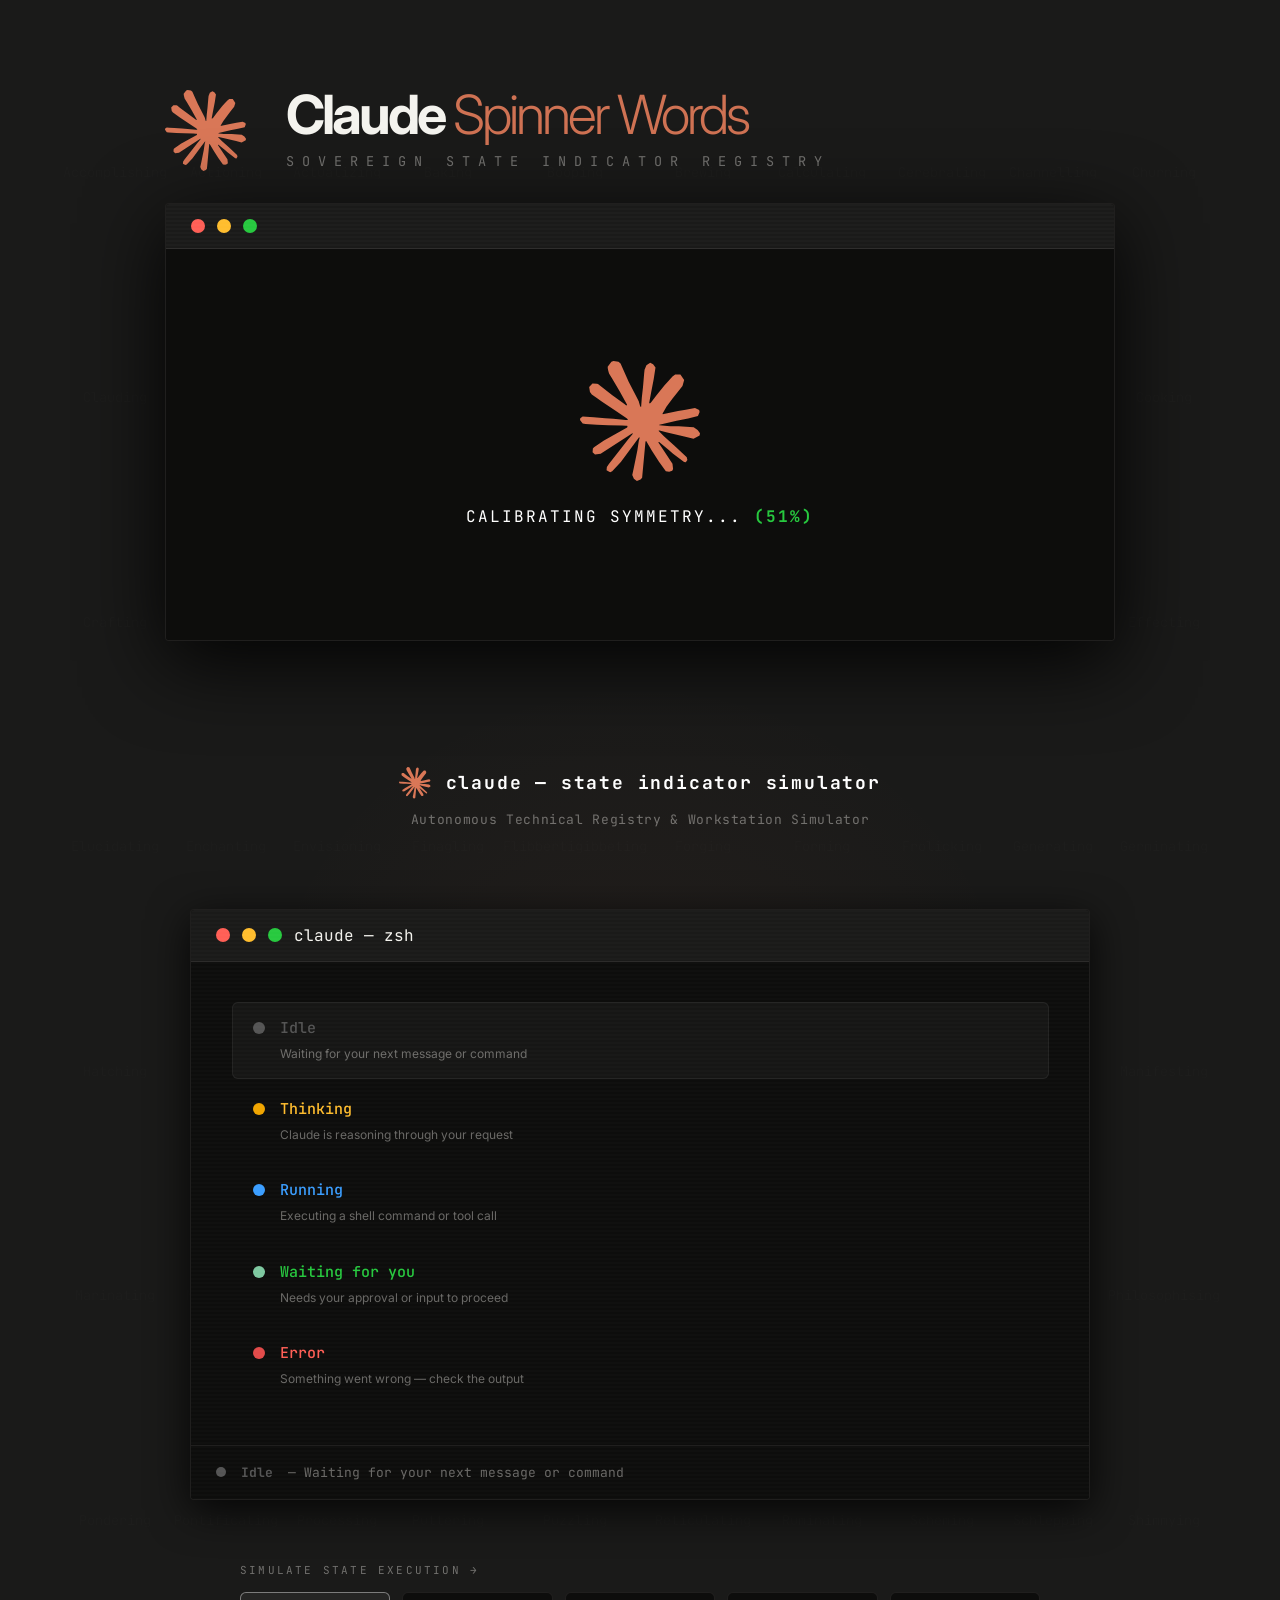
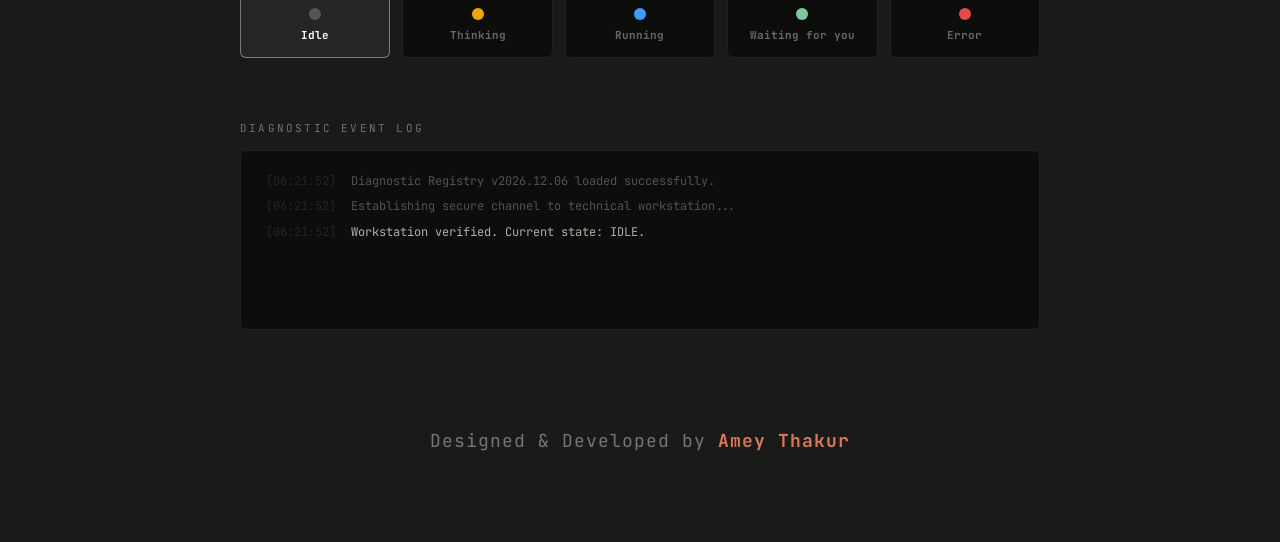
==== commit 691f7558: "Claude Spinner Words" ====
--- a/Source Code/index.html
+++ b/Source Code/index.html
@@ -115,7 +115,7 @@
             <article class="diag-terminal">
                 <div class="titlebar">
                     <div class="dot red"></div><div class="dot yellow"></div><div class="dot green"></div>
-                    <span class="titlebar-label">claude — diagnostic_dashboard</span>
+                    <span class="titlebar-label">claude — zsh</span>
                 </div>
 
                 <div class="diag-body">
@@ -123,49 +123,49 @@
                         <div class="state-entry is-active" id="entry-idle" onclick="setDiagnosticState('idle')">
                             <div class="state-entry-top">
                                 <div class="indicator-dot dot-idle"></div>
-                                <span class="indicator-label" style="color:#555">IDLE</span>
-                            </div>
-                            <div class="indicator-description">Workstation is standby. Ready for new orchestration tasks.</div>
+                                <span class="indicator-label" style="color:#555">Idle</span>
+                            </div>
+                            <div class="indicator-description">Waiting for your next message or command</div>
                         </div>
 
                         <div class="state-entry" id="entry-thinking" onclick="setDiagnosticState('thinking')">
                             <div class="state-entry-top">
                                 <div class="indicator-dot dot-think"></div>
-                                <span class="indicator-label" style="color:var(--terminal-amber)">THINKING</span>
-                            </div>
-                            <div class="indicator-description">Analyzing architectural roadmap and synchronizing tool constraints.</div>
+                                <span class="indicator-label" style="color:var(--terminal-amber)">Thinking</span>
+                            </div>
+                            <div class="indicator-description">Claude is reasoning through your request</div>
                         </div>
 
                         <div class="state-entry" id="entry-running" onclick="setDiagnosticState('running')">
                             <div class="state-entry-top">
                                 <div class="indicator-dot dot-run"></div>
-                                <span class="indicator-label" style="color:#3b9eff">RUNNING</span>
-                            </div>
-                            <div class="indicator-description">Executing subprocesses and spawning high-fidelity technical threads.</div>
+                                <span class="indicator-label" style="color:#3b9eff">Running</span>
+                            </div>
+                            <div class="indicator-description">Executing a shell command or tool call</div>
                         </div>
 
                         <div class="state-entry" id="entry-waiting" onclick="setDiagnosticState('waiting')">
                             <div class="state-entry-top">
                                 <div class="indicator-dot dot-wait"></div>
-                                <span class="indicator-label" style="color:var(--terminal-green)">WAITING</span>
-                            </div>
-                            <div class="indicator-description">Technically paused. Waiting for external user verification.</div>
+                                <span class="indicator-label" style="color:var(--terminal-green)">Waiting for you</span>
+                            </div>
+                            <div class="indicator-description">Needs your approval or input to proceed</div>
                         </div>
 
                         <div class="state-entry" id="entry-error" onclick="setDiagnosticState('error')">
                             <div class="state-entry-top">
                                 <div class="indicator-dot dot-error"></div>
-                                <span class="indicator-label" style="color:var(--terminal-red)">ERROR</span>
-                            </div>
-                            <div class="indicator-description">Non-binary fault detected. Initializing stack audit and recovery.</div>
+                                <span class="indicator-label" style="color:var(--terminal-red)">Error</span>
+                            </div>
+                            <div class="indicator-description">Something went wrong — check the output</div>
                         </div>
                     </div>
                 </div>
 
                 <div class="diag-hud">
                     <div class="hud-dot dot-idle" id="hud-status-dot"></div>
-                    <span class="hud-label" id="hud-status-label" style="color:#555">IDLE</span>
-                    <span class="hud-sub" id="hud-status-sub">— ORCHESTRATION_SUSPENDED</span>
+                    <span class="hud-label" id="hud-status-label" style="color:#555">Idle</span>
+                    <span class="hud-sub" id="hud-status-sub">— Waiting for your next message or command</span>
                 </div>
             </article>
 
@@ -174,23 +174,23 @@
                 <div class="control-grid">
                     <button class="control-btn is-selected" id="btn-idle" onclick="setDiagnosticState('idle')">
                         <div class="indicator-dot dot-idle"></div>
-                        IDLE
+                        Idle
                     </button>
                     <button class="control-btn" id="btn-thinking" onclick="setDiagnosticState('thinking')">
                         <div class="indicator-dot dot-think"></div>
-                        THINKING
+                        Thinking
                     </button>
                     <button class="control-btn" id="btn-running" onclick="setDiagnosticState('running')">
                         <div class="indicator-dot dot-run"></div>
-                        RUNNING
+                        Running
                     </button>
                     <button class="control-btn" id="btn-waiting" onclick="setDiagnosticState('waiting')">
                         <div class="indicator-dot dot-wait"></div>
-                        WAITING
+                        Waiting for you
                     </button>
                     <button class="control-btn" id="btn-error" onclick="setDiagnosticState('error')">
                         <div class="indicator-dot dot-error"></div>
-                        ERROR
+                        Error
                     </button>
                 </div>
             </div>
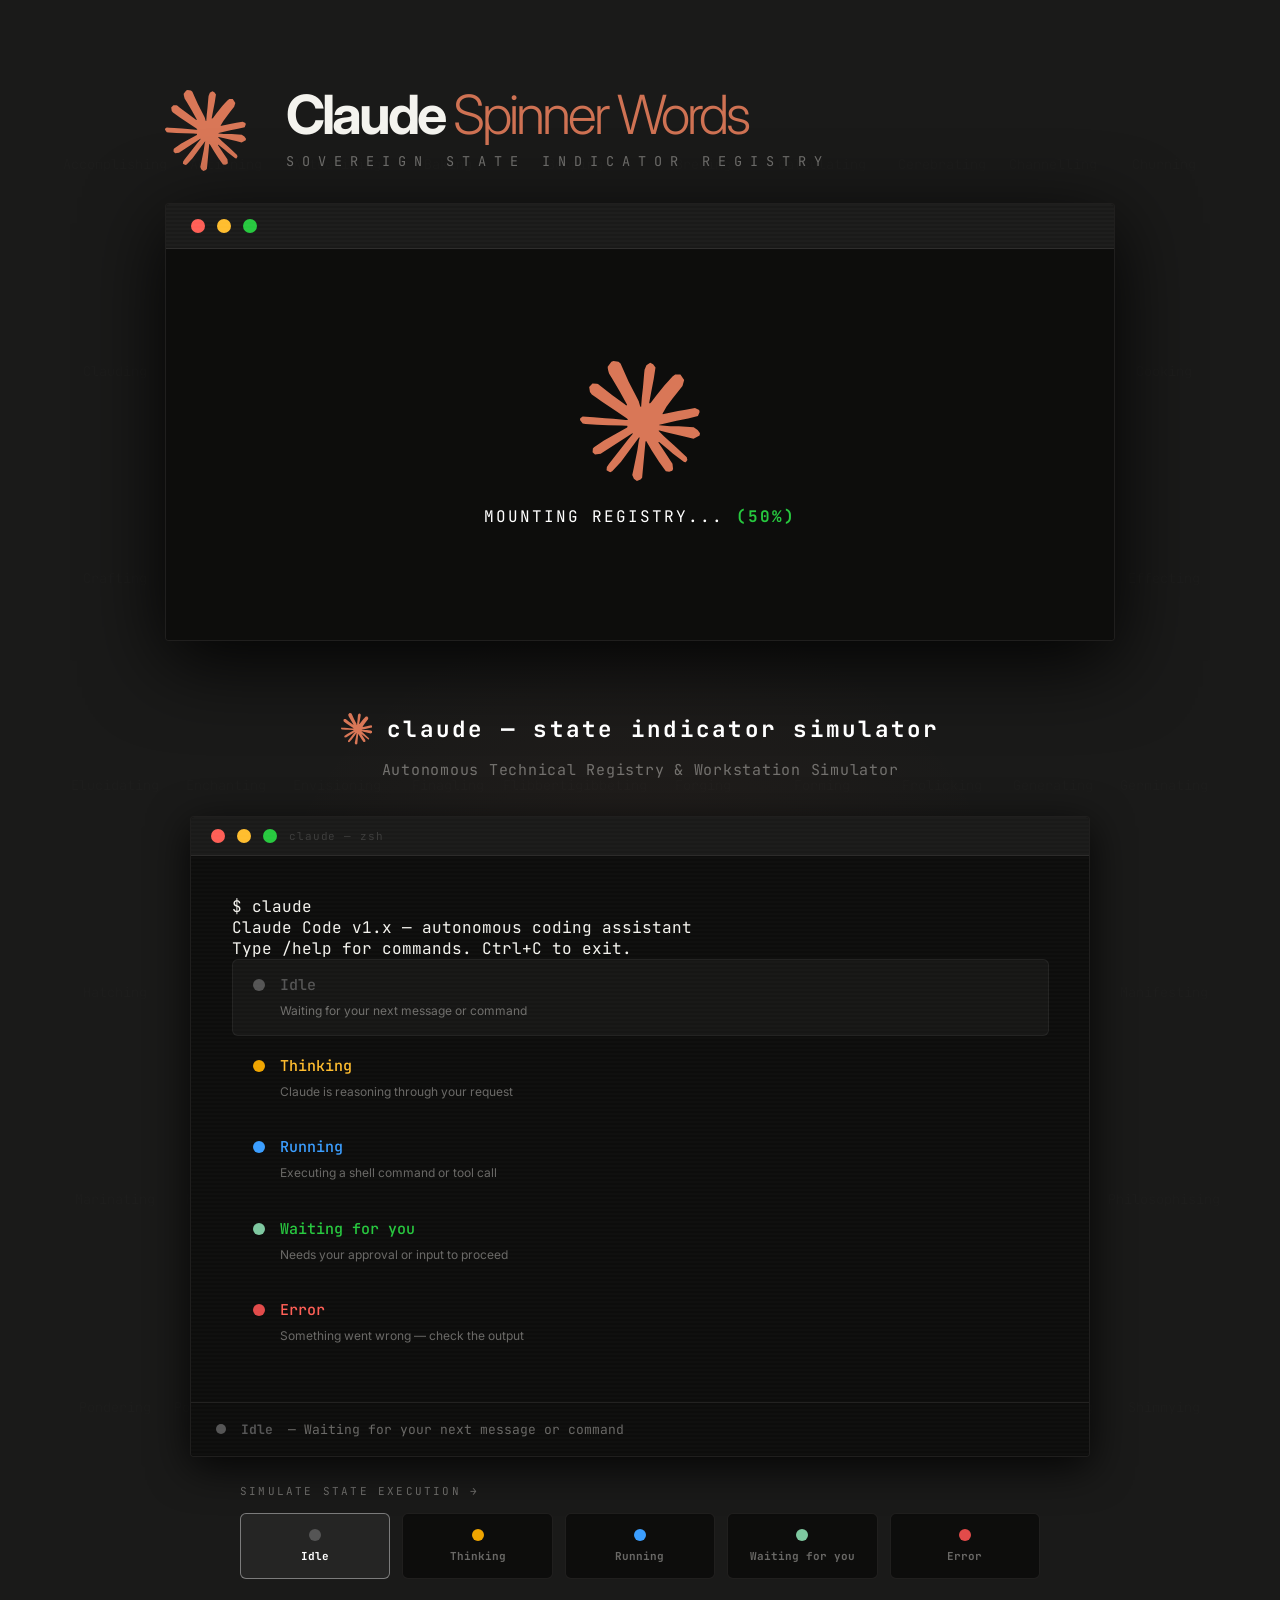
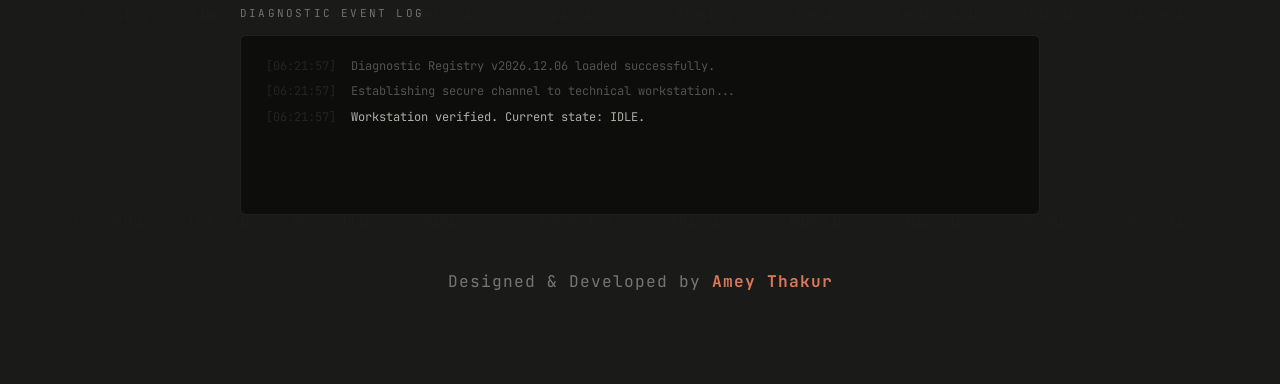
==== commit db1e8259: "Claude Spinner Words" ====
--- a/Source Code/index.html
+++ b/Source Code/index.html
@@ -26,6 +26,7 @@
     <link rel="stylesheet" href="css/simulation.css">
     <link rel="stylesheet" href="css/loader.css">
     <link rel="stylesheet" href="css/state_sim.css">
+    <link rel="stylesheet" href="css/navigation.css">
 
     <link rel="preconnect" href="https://fonts.googleapis.com">
     <link rel="preconnect" href="https://fonts.gstatic.com" crossorigin>
@@ -101,7 +102,6 @@
         </article>
 
         <section class="diagnostic-module">
-        <section class="diagnostic-module">
             <header class="diag-header">
                 <h2>
                     <svg class="diag-logo" viewBox="0 0 24 24" xmlns="http://www.w3.org/2000/svg">
@@ -119,6 +119,12 @@
                 </div>
 
                 <div class="diag-body">
+                    <div class="diag-boot-header">
+                        <div class="boot-line-1"><span class="boot-prompt">$</span> <span class="boot-cmd">claude</span></div>
+                        <div class="boot-line-2">Claude Code v1.x — autonomous coding assistant</div>
+                        <div class="boot-line-3">Type <span class="boot-highlight">/help</span> for commands. <span class="boot-highlight">Ctrl+C</span> to exit.</div>
+                    </div>
+
                     <div class="state-index">
                         <div class="state-entry is-active" id="entry-idle" onclick="setDiagnosticState('idle')">
                             <div class="state-entry-top">
@@ -202,7 +208,7 @@
         </section>
 
         <footer>
-            <p>Designed & Developed by <a href="https://github.com/Amey-Thakur">Amey Thakur</a></p>
+            <p>Designed & Developed by <span class="no-wrap"><a href="https://github.com/Amey-Thakur">Amey Thakur</a></span></p>
         </footer>
     </div>
 
@@ -212,6 +218,7 @@
     <script src="js/loader.js"></script>
     <script src="js/signature.js"></script>
     <script src="js/state_sim.js"></script>
+    <script src="js/navigation.js"></script>
     <script src="js/app.js"></script>
 </body>
 </html>
--- a/Source Code/css/layout.css
+++ b/Source Code/css/layout.css
@@ -11,6 +11,10 @@
  * Description: 
  * Branded layout architecture and viewport positioning for the simulator workspace.
  */
+
+.no-wrap {
+    white-space: nowrap;
+}
 
 .main-wrapper {
     display: flex;
@@ -31,14 +35,38 @@
     margin-bottom: 1.5vh;
 }
 
+@media (max-width: 768px) {
+    .header-branding {
+        flex-direction: column;
+        text-align: center;
+        gap: 15px; /* Unified gap for tablets */
+        justify-content: center;
+        margin-bottom: 3vh;
+        margin-top: 2vh; /* Top clearance */
+    }
+}
+
+@media (max-width: 480px) {
+    .header-branding {
+        gap: 12px; /* Tighter integration for mobile */
+    }
+}
+
 .branding-logo {
-    width: clamp(70px, 9vh, 110px);
-    height: clamp(70px, 9vh, 110px);
+    width: clamp(50px, 9vh, 110px); /* Lowered minimum for mobile balance */
+    height: clamp(50px, 9vh, 110px);
     flex-shrink: 0;
 }
 .branding-logo svg path { fill: var(--accent-color); }
 
 .title-group { text-align: left; }
+
+@media (max-width: 768px) {
+    .title-group { 
+        text-align: center; 
+        width: 100%;
+    }
+}
 
 .repo-title {
     font-family: 'Inter', sans-serif;
@@ -49,6 +77,15 @@
     color: var(--text-primary);
     line-height: 0.9;
 }
+
+@media (max-width: 480px) {
+    .repo-title {
+        font-size: clamp(32px, 5vh, 48px); /* Refined mobile title size */
+        letter-spacing: -1.5px;
+        line-height: 1.1; /* Increased line-height to prevent overlap on mobile wrap */
+    }
+}
+
 .repo-title span { font-weight: 300; color: var(--accent-color); opacity: 0.95; }
 
 .tagline {
@@ -60,14 +97,31 @@
     margin: 12px 0 0 0;
 }
 
+@media (max-width: 480px) {
+    .tagline {
+        letter-spacing: 3px;
+    }
+}
+
 footer {
     margin-top: 4vh;
     text-align: center;
-    font-size: clamp(16px, 2vh, 22px);
+    font-size: clamp(14px, 1.8vh, 18px); /* Slightly refined mobile footer size */
     font-weight: 400;
     color: rgba(255, 255, 255, 0.4);
     letter-spacing: 1px;
+    line-height: 1.6;
 }
+
+@media (max-width: 480px) {
+    footer p {
+        display: flex;
+        flex-direction: column;
+        align-items: center;
+        gap: 4px;
+    }
+}
+
 footer a {
     color: var(--accent-color);
     text-decoration: none;
--- a/Source Code/css/simulation.css
+++ b/Source Code/css/simulation.css
@@ -22,10 +22,31 @@
     border: 1px dashed rgba(255, 255, 255, 0.04);
 }
 
+@media (max-width: 768px) {
+    .simulation-container {
+        gap: 20px;
+    }
+}
+
+@media (max-width: 480px) {
+    .simulation-container {
+        gap: 15px;
+        padding: 2vh 0;
+    }
+}
+
 .claude-spinner-root {
     width: clamp(58px, 8vh, 92px);
     height: clamp(58px, 8vh, 92px);
     animation: claudeSyncPulse 2.4s infinite ease-in-out;
+    flex-shrink: 0; /* Never disappear or shrink below clamp */
+}
+
+@media (max-width: 480px) {
+    .claude-spinner-root {
+        width: clamp(38px, 5vh, 48px);
+        height: clamp(38px, 5vh, 48px);
+    }
 }
 .claude-spinner-root path { fill: var(--accent-color); }
 
@@ -50,9 +71,22 @@
     line-height: 1;
 }
 
+@media (max-width: 480px) {
+    .verb-text {
+        font-size: clamp(18px, 4vh, 28px);
+        letter-spacing: -0.5px;
+    }
+}
+
 .dots {
     font-size: clamp(30px, 4.8vh, 62px);
     color: var(--text-secondary);
+}
+
+@media (max-width: 480px) {
+    .dots {
+        font-size: clamp(18px, 4vh, 28px);
+    }
 }
 
 .cursor {
@@ -63,6 +97,13 @@
     animation: blink 1s infinite step-end;
 }
 
+@media (max-width: 480px) {
+    .cursor {
+        height: clamp(18px, 4vh, 28px);
+        margin-left: 6px;
+    }
+}
+
 @keyframes blink {
     from, to { opacity: 1; }
     50% { opacity: 0; }
--- a/Source Code/css/state_sim.css
+++ b/Source Code/css/state_sim.css
@@ -14,7 +14,7 @@
     display: flex;
     flex-direction: column;
     align-items: center;
-    gap: 7vh;
+    gap: 3vh;
     animation: diagSlideUp 1.2s cubic-bezier(0.16, 1, 0.3, 1);
     position: relative;
     z-index: 5;
@@ -27,7 +27,7 @@
 
 .diag-header {
     text-align: center;
-    margin-bottom: 2vh;
+    margin-bottom: 1vh;
 }
 
 .diag-header h2 {
@@ -35,7 +35,7 @@
     align-items: center;
     justify-content: center;
     gap: 15px;
-    font-size: clamp(16px, 2vh, 24px);
+    font-size: clamp(18px, 2.5vh, 32px);
     text-transform: lowercase;
     letter-spacing: 0.1em;
     color: #FFF;
@@ -49,9 +49,9 @@
 }
 
 .diag-header p {
-    font-size: 13px;
-    color: var(--text-secondary);
-    margin-top: 12px;
+    font-size: 15px;
+    color: var(--text-secondary);
+    margin-top: 15px;
     letter-spacing: 0.05em;
 }
 
@@ -79,11 +79,19 @@
 
 .diag-terminal .titlebar {
     background: #1A1A19;
-    padding: 15px 25px;
+    padding: 12px 20px;
     display: flex;
     align-items: center;
     gap: 12px;
     border-bottom: 1px solid var(--border-color);
+}
+
+.diag-terminal .titlebar .titlebar-label {
+    font-family: var(--mono);
+    font-size: 11px;
+    color: rgba(255, 255, 255, 0.15); /* High-fidelity low-alpha mute */
+    letter-spacing: 0.08em;
+    font-weight: 400;
 }
 
 .diag-body {
--- a/Source Code/css/navigation.css
+++ b/Source Code/css/navigation.css
@@ -0,0 +1,80 @@
+/**
+ * Filename: navigation.css
+ * Author: Amey Thakur
+ * GitHub: https://github.com/Amey-Thakur
+ * Repository: https://github.com/Amey-Thakur/CLAUDE-SPINNER-WORDS
+ * Release Date: 2026-03-27
+ * License: MIT
+ *
+ * Tech Stack: CSS3 Transitions & Positioning
+ *
+ * Description: 
+ * Styles for the navigation elements and floating action components.
+ * Adheres to the core technical theme and symmetrical aesthetic.
+ */
+
+.back-to-top {
+    position: fixed;
+    bottom: 40px;
+    right: 40px;
+    background-color: var(--accent-color);
+    color: #000;
+    border: none;
+    border-radius: 4px;
+    padding: 12px 18px;
+    cursor: pointer;
+    z-index: 1000;
+    display: flex;
+    flex-direction: column;
+    align-items: center;
+    gap: 4px;
+    opacity: 0;
+    visibility: hidden;
+    transform: translateY(20px);
+    transition: all 0.4s cubic-bezier(0.165, 0.84, 0.44, 1);
+    box-shadow: 0 10px 30px rgba(0, 0, 0, 0.5);
+    font-family: 'JetBrains Mono', monospace;
+}
+
+.back-to-top.reveal {
+    opacity: 1;
+    visibility: visible;
+    transform: translateY(0);
+}
+
+.back-to-top:hover {
+    background-color: #f18e6c;
+    transform: translateY(-5px);
+    box-shadow: 0 15px 40px rgba(217, 119, 87, 0.3);
+}
+
+.back-to-top svg {
+    width: 18px;
+    height: 18px;
+}
+
+.back-to-top .btn-label {
+    font-size: 10px;
+    font-weight: 700;
+    letter-spacing: 1px;
+}
+
+/* Responsive adjustment for mobile */
+@media (max-width: 768px) {
+    .back-to-top {
+        bottom: 10px;
+        right: 10px;
+        padding: 6px 10px;
+        font-size: 11px;
+        box-shadow: 0 5px 15px rgba(0, 0, 0, 0.4);
+    }
+
+    .back-to-top .btn-label {
+        font-size: 8px;
+    }
+
+    .back-to-top svg {
+        width: 14px;
+        height: 14px;
+    }
+}
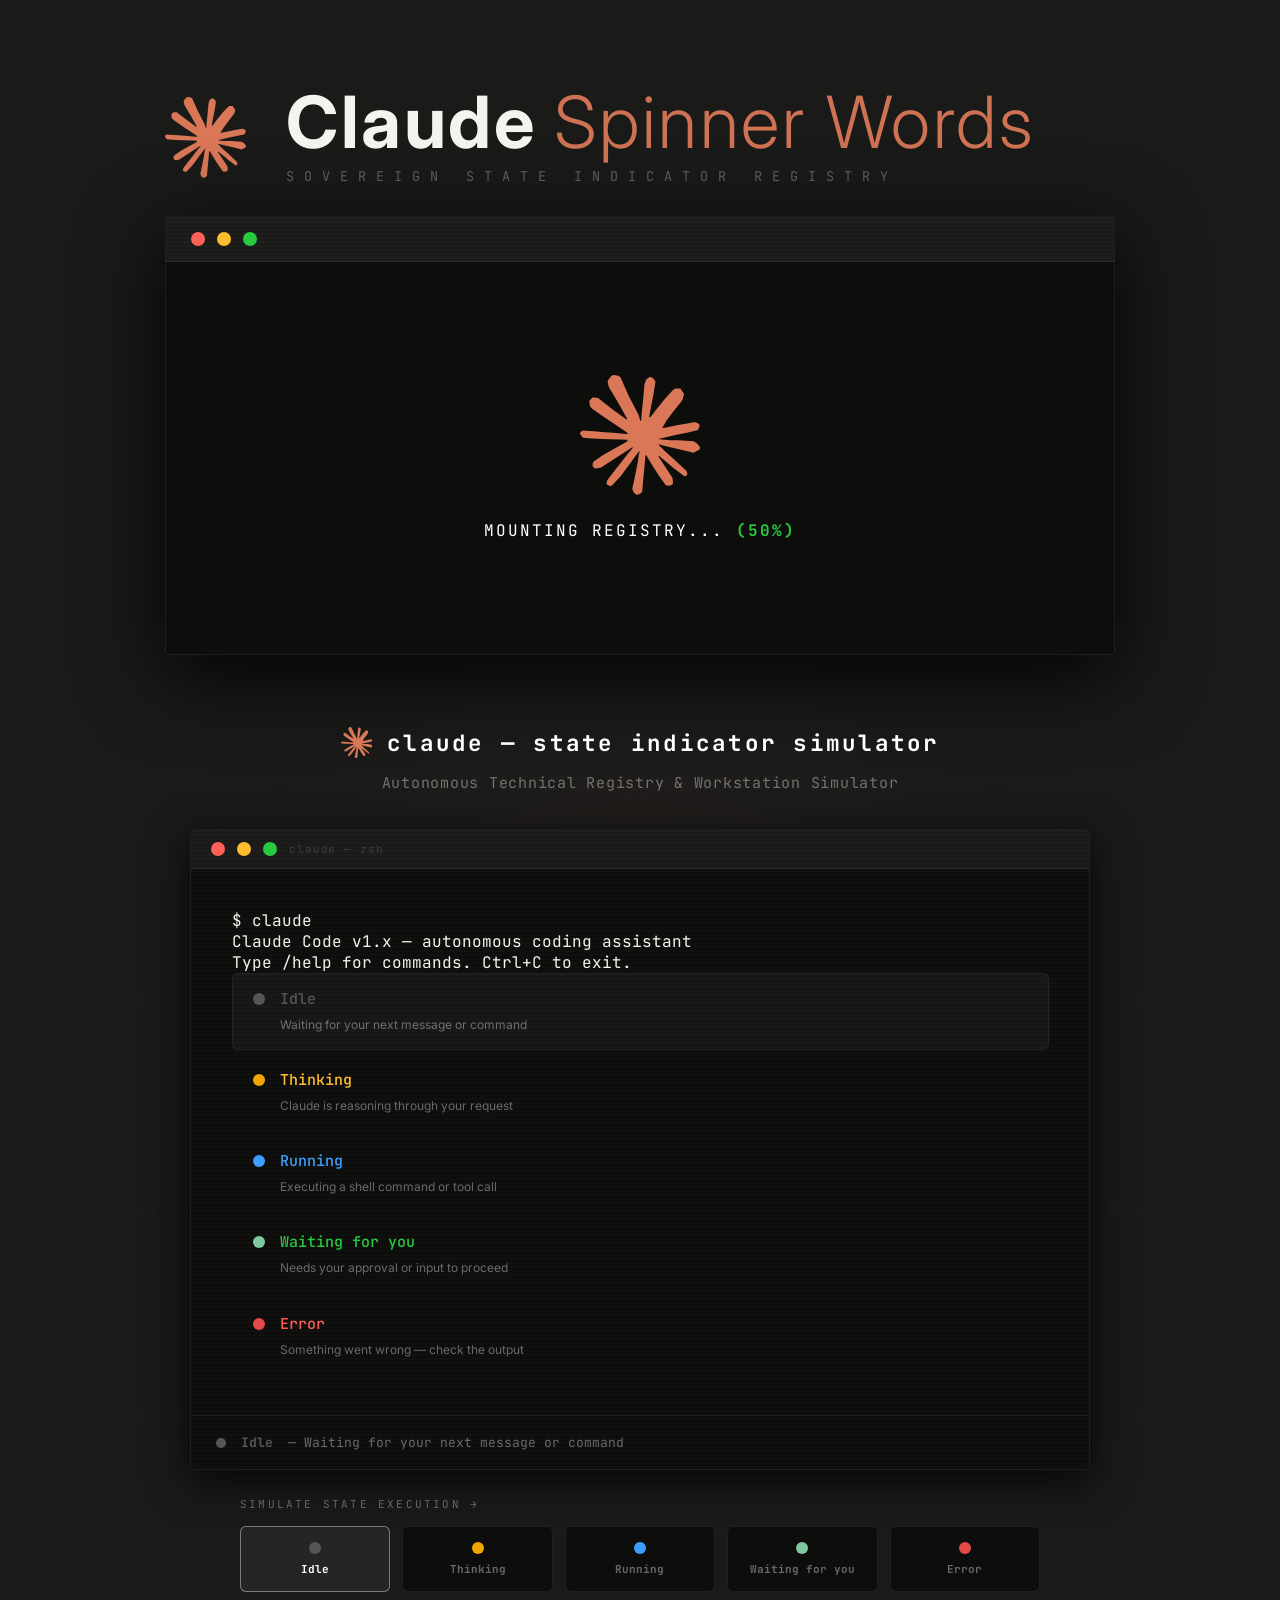
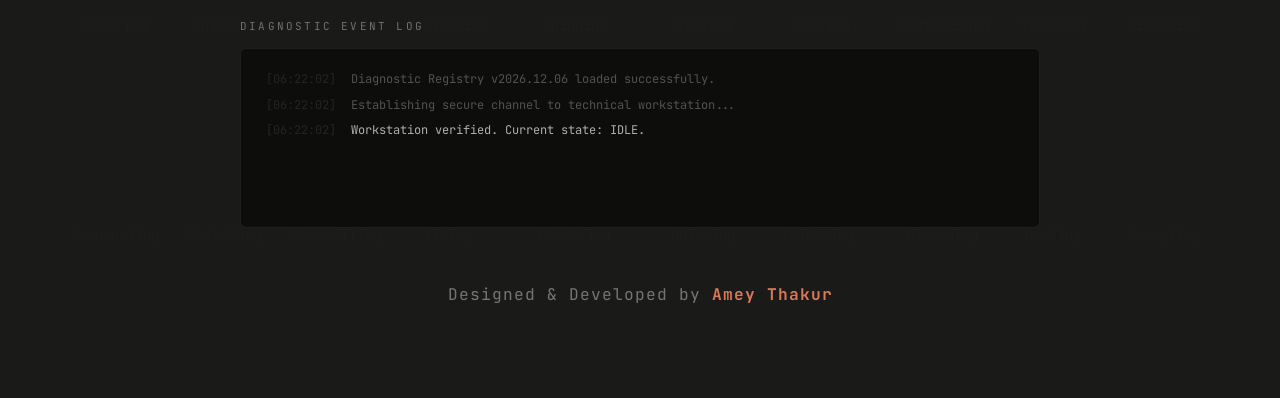
==== commit a9eda762: "Claude Spinner Words" ====
--- a/Source Code/index.html
+++ b/Source Code/index.html
@@ -18,6 +18,11 @@
     <meta name="viewport" content="width=device-width, initial-scale=1.0">
     <title>Claude Thinking Simulator | Amey Thakur</title>
     <link rel="icon" type="image/svg+xml" href="assets/favicon.svg">
+    <link rel="manifest" href="manifest.json">
+    <meta name="theme-color" content="#D97757">
+    <meta name="mobile-web-app-capable" content="yes">
+    <meta name="apple-mobile-web-app-capable" content="yes">
+    <meta name="apple-mobile-web-app-status-bar-style" content="black-translucent">
     
     <!-- Asset loading: CSS stylesheets -->
     <link rel="stylesheet" href="css/base.css">
@@ -212,13 +217,22 @@
         </footer>
     </div>
 
-    <!-- Asset loading: JavaScript modules -->
-    <script src="js/verbs.js"></script>
-    <script src="js/engine.js"></script>
-    <script src="js/loader.js"></script>
-    <script src="js/signature.js"></script>
-    <script src="js/state_sim.js"></script>
-    <script src="js/navigation.js"></script>
-    <script src="js/app.js"></script>
+    <!-- Asset loading: JavaScript (Optimized Bundle & Service Worker) -->
+    <script src="js/verbs.js" defer></script>
+    <script src="js/signature.js" defer></script>
+    <script src="js/loader.js" defer></script>
+    <script src="js/engine.js" defer></script>
+    <script src="js/state_sim.js" defer></script>
+    <script src="js/navigation.js" defer></script>
+    <script src="js/app.js" defer></script>
+    <script>
+        if ('serviceWorker' in navigator) {
+            window.addEventListener('load', () => {
+                navigator.serviceWorker.register('./sw.js')
+                    .then(reg => console.log('Kernel Service Worker Registered'))
+                    .catch(err => console.log('SW Registration Failed', err));
+            });
+        }
+    </script>
 </body>
 </html>
--- a/Source Code/css/layout.css
+++ b/Source Code/css/layout.css
@@ -70,19 +70,22 @@
 
 .repo-title {
     font-family: 'Inter', sans-serif;
-    font-size: clamp(38px, 6vh, 76px);
+    font-size: clamp(45px, 8vh, 92px); /* Bumped from 42px/84px */
     font-weight: 700;
     margin: 0;
-    letter-spacing: -3px;
+    letter-spacing: 2.5px; /* Bumped from 1px to match wide tagline */
     color: var(--text-primary);
     line-height: 0.9;
+    text-transform: none;
+    display: block;
+    width: 100%; 
 }
 
 @media (max-width: 480px) {
     .repo-title {
-        font-size: clamp(32px, 5vh, 48px); /* Refined mobile title size */
-        letter-spacing: -1.5px;
-        line-height: 1.1; /* Increased line-height to prevent overlap on mobile wrap */
+        font-size: clamp(34px, 5.5vh, 52px); /* Refined mobile title size */
+        letter-spacing: 0.5px;
+        line-height: 1.1; 
     }
 }
 
@@ -92,14 +95,15 @@
     font-family: 'JetBrains Mono', monospace;
     font-size: clamp(12px, 1.5vh, 18px);
     text-transform: uppercase;
-    letter-spacing: 8px;
+    letter-spacing: 10px; /* Increased from 8px for wider spread */
     color: var(--text-secondary);
     margin: 12px 0 0 0;
+    opacity: 0.8;
 }
 
 @media (max-width: 480px) {
     .tagline {
-        letter-spacing: 3px;
+        letter-spacing: 4px;
     }
 }
 
